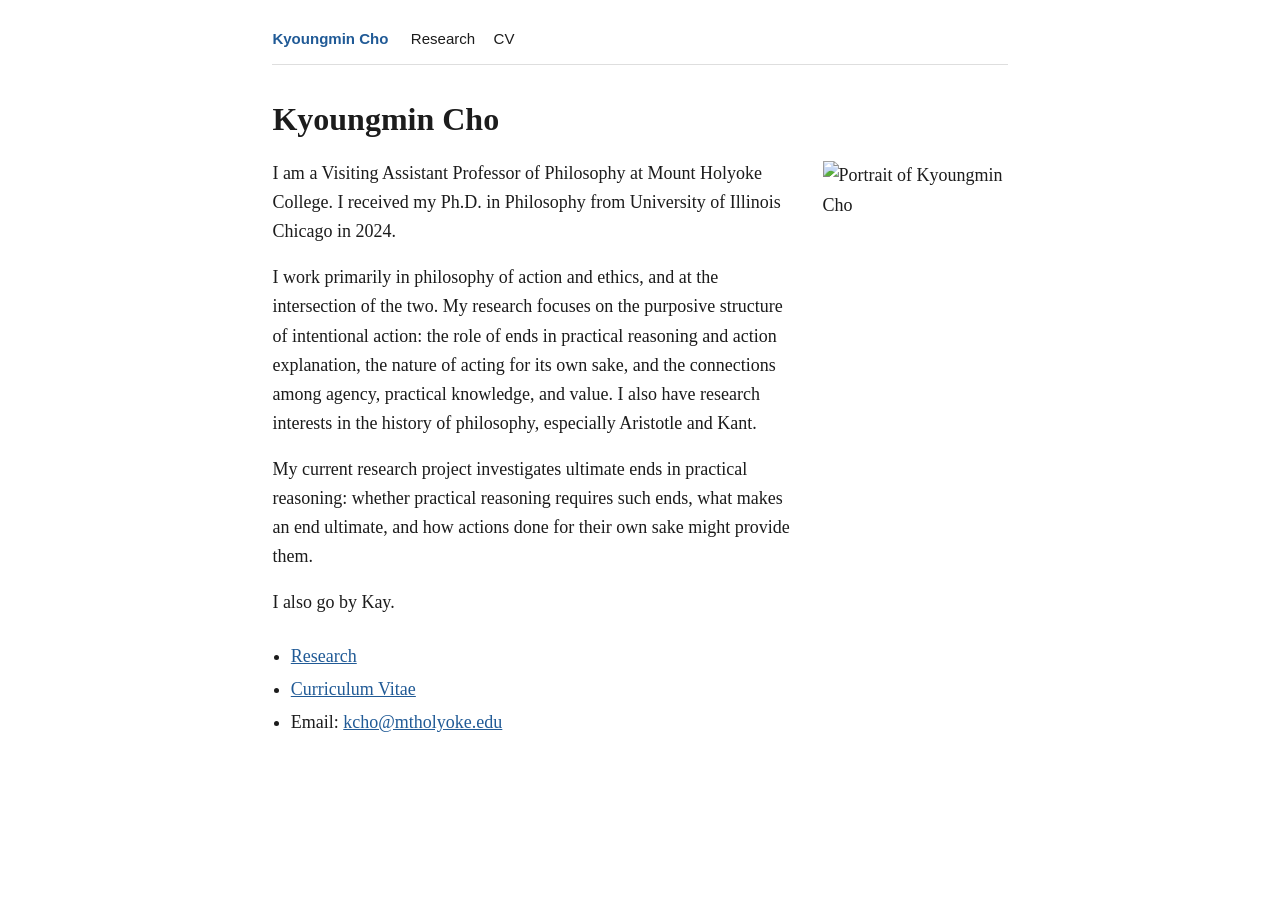
==== index.html @ feb00a9d "Add homepage" ====
<!doctype html>
<html lang="en">
<head>
  <meta charset="utf-8">
  <meta name="viewport" content="width=device-width, initial-scale=1">
  <meta name="description" content="Kyoungmin Cho — philosophy of action and ethics.">
  <title>Kyoungmin Cho</title>
  <link rel="stylesheet" href="style.css">
</head>
<body>
  <nav class="site" aria-label="Primary">
    <a class="home" href="index.html" aria-current="page">Kyoungmin Cho</a>
    <a href="research.html">Research</a>
    <a href="cv.html">CV</a>
  </nav>

  <main>
    <h1>Kyoungmin Cho</h1>

    <div class="home-layout">
      <div>
        <p>I am a Visiting Assistant Professor of Philosophy at Mount Holyoke College. I received my Ph.D. in Philosophy from University of Illinois Chicago in 2024.</p>

        <p>I work primarily in philosophy of action and ethics, and at the intersection of the two. My research focuses on the purposive structure of intentional action: the role of ends in practical reasoning and action explanation, the nature of acting for its own sake, and the connections among agency, practical knowledge, and value. I also have research interests in the history of philosophy, especially Aristotle and Kant.</p>

        <p>My current research project investigates ultimate ends in practical reasoning: whether practical reasoning requires such ends, what makes an end ultimate, and how actions done for their own sake might provide them.</p>

        <p>I also go by Kay.</p>

        <ul class="small-links">
          <li><a href="research.html">Research</a></li>
          <li><a href="cv.html">Curriculum Vitae</a></li>
          <li>Email: <a href="mailto:kcho@mtholyoke.edu">kcho@mtholyoke.edu</a></li>
        </ul>
      </div>

      <figure class="portrait">
        <img src="portrait.jpg" alt="Portrait of Kyoungmin Cho">
      </figure>
    </div>
  </main>
</body>
</html>
---- style.css ----
:root {
  --ink: #1c1c1c;
  --muted: #666;
  --link: #205a96;
  --rule: #dedede;
}

* { box-sizing: border-box; }

html { scroll-behavior: smooth; }

body {
  margin: 0 auto;
  max-width: 780px;
  padding: 1.7rem 1.4rem 4rem;
  color: var(--ink);
  background: #fff;
  font-family: Georgia, "Iowan Old Style", "Palatino Linotype", Palatino, serif;
  font-size: 18px;
  line-height: 1.62;
  -webkit-text-size-adjust: 100%;
}

nav.site {
  display: flex;
  flex-wrap: wrap;
  align-items: baseline;
  gap: 1.15rem;
  padding-bottom: .8rem;
  margin-bottom: 2.25rem;
  border-bottom: 1px solid var(--rule);
  font-family: -apple-system, BlinkMacSystemFont, "Segoe UI", Helvetica, Arial, sans-serif;
  font-size: .94rem;
}

nav.site a {
  color: var(--ink);
  text-decoration: none;
}

nav.site a:hover,
nav.site a[aria-current="page"] {
  color: var(--link);
}

nav.site .home {
  font-weight: 650;
  margin-right: .25rem;
}

h1 {
  margin: 0 0 1.3rem;
  font-size: 2rem;
  line-height: 1.15;
  font-weight: 600;
}

h2 {
  margin: 2.35rem 0 .8rem;
  padding-bottom: .25rem;
  border-bottom: 1px solid var(--rule);
  font-size: 1.3rem;
  line-height: 1.3;
}

h3 {
  margin: 1.6rem 0 .25rem;
  font-size: 1.06rem;
  line-height: 1.35;
}

p { margin: 0 0 1.05rem; }

a { color: var(--link); }

.home-layout {
  display: grid;
  grid-template-columns: minmax(0, 1fr) 185px;
  gap: 2rem;
  align-items: start;
}

.portrait {
  margin: .15rem 0 0;
}

.portrait img {
  display: block;
  width: 100%;
  height: auto;
}

.small-links {
  margin-top: 1.5rem;
  padding-left: 1.15rem;
}

.small-links li { margin: .25rem 0; }

.paper {
  margin: 0 0 1.55rem;
}

.paper-title {
  font-weight: 700;
}

.status {
  color: var(--muted);
  font-style: italic;
}

.note {
  color: var(--muted);
  font-size: .95rem;
}

footer {
  margin-top: 3rem;
  padding-top: 1rem;
  border-top: 1px solid var(--rule);
  color: var(--muted);
  font-size: .9rem;
}

@media (max-width: 640px) {
  body {
    padding: 1.25rem 1rem 3rem;
    font-size: 17px;
  }

  nav.site {
    gap: .85rem;
    margin-bottom: 1.7rem;
  }

  .home-layout {
    grid-template-columns: 1fr;
    gap: .8rem;
  }

  .portrait {
    width: min(210px, 58vw);
    margin: .2rem 0 1rem;
  }

  h1 { font-size: 1.75rem; }
}
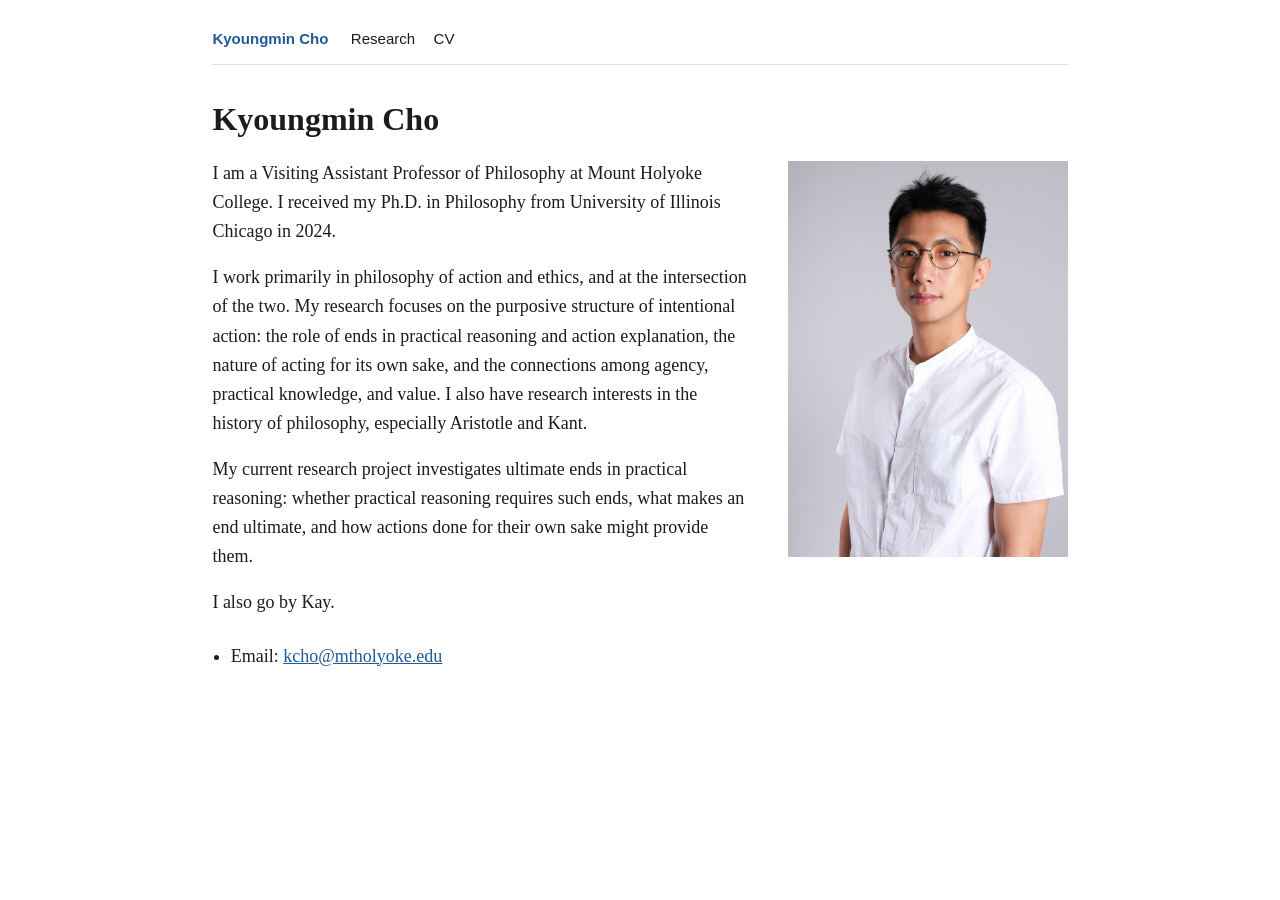
==== commit d0a2119f: "Remove unnecessary links from index.html Removed links to Research and Curriculum Vitae." ====
--- a/index.html
+++ b/index.html
@@ -28,8 +28,6 @@
         <p>I also go by Kay.</p>
 
         <ul class="small-links">
-          <li><a href="research.html">Research</a></li>
-          <li><a href="cv.html">Curriculum Vitae</a></li>
           <li>Email: <a href="mailto:kcho@mtholyoke.edu">kcho@mtholyoke.edu</a></li>
         </ul>
       </div>
--- a/style.css
+++ b/style.css
@@ -11,7 +11,7 @@
 
 body {
   margin: 0 auto;
-  max-width: 780px;
+  max-width: 900px;
   padding: 1.7rem 1.4rem 4rem;
   color: var(--ink);
   background: #fff;
@@ -75,8 +75,8 @@
 
 .home-layout {
   display: grid;
-  grid-template-columns: minmax(0, 1fr) 185px;
-  gap: 2rem;
+  grid-template-columns: minmax(0, 1fr) 280px;
+  gap: 2.35rem;
   align-items: start;
 }
 
@@ -146,3 +146,81 @@
 
   h1 { font-size: 1.75rem; }
 }
+
+
+.narrow-page {
+  max-width: 760px;
+}
+
+
+.cv-page .cv-download {
+  float: right;
+  margin: .15rem 0 1rem 1rem;
+  font-family: -apple-system, BlinkMacSystemFont, "Segoe UI", Helvetica, Arial, sans-serif;
+  font-size: .9rem;
+}
+
+.cv-page .cv-meta {
+  margin-bottom: 2rem;
+}
+
+.cv-entry {
+  display: grid;
+  grid-template-columns: minmax(0, 1fr) auto;
+  gap: 1.25rem;
+  align-items: baseline;
+  margin: .38rem 0;
+}
+
+.cv-date {
+  color: var(--muted);
+  white-space: nowrap;
+  text-align: right;
+}
+
+.cv-detail {
+  margin: .25rem 0 1rem;
+  padding-left: .9rem;
+  color: #333;
+}
+
+.cv-detail-inline {
+  color: var(--muted);
+  font-size: .95em;
+}
+
+.cv-dagger {
+  color: var(--muted);
+  font-size: .75em;
+  font-weight: 400;
+}
+
+.cv-coursework {
+  margin-top: .5rem;
+}
+
+.cv-reference {
+  margin: .5rem 0;
+}
+
+.cv-updated {
+  margin-top: 2.5rem;
+}
+
+@media (max-width: 600px) {
+  .cv-page .cv-download {
+    float: none;
+    margin: 0 0 1rem;
+  }
+
+  .cv-entry {
+    grid-template-columns: 1fr;
+    gap: 0;
+    margin: .65rem 0;
+  }
+
+  .cv-date {
+    text-align: left;
+    font-size: .92em;
+  }
+}
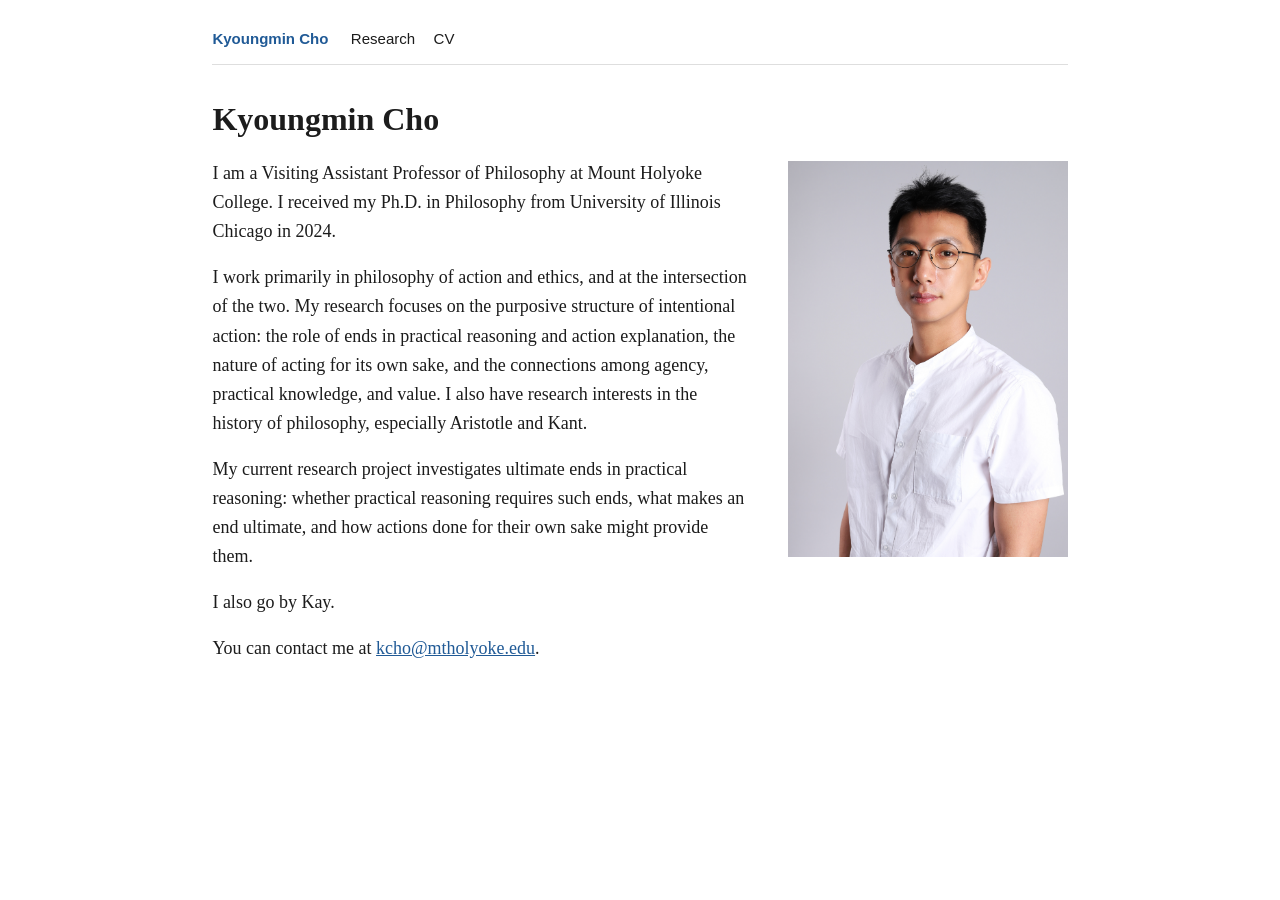
==== commit 4b827bfc: "Simplify homepage contact line" ====
--- a/index.html
+++ b/index.html
@@ -27,9 +27,7 @@
 
         <p>I also go by Kay.</p>
 
-        <ul class="small-links">
-          <li>Email: <a href="mailto:kcho@mtholyoke.edu">kcho@mtholyoke.edu</a></li>
-        </ul>
+        <p>You can contact me at <a href="mailto:kcho@mtholyoke.edu">kcho@mtholyoke.edu</a>.</p>
       </div>
 
       <figure class="portrait">
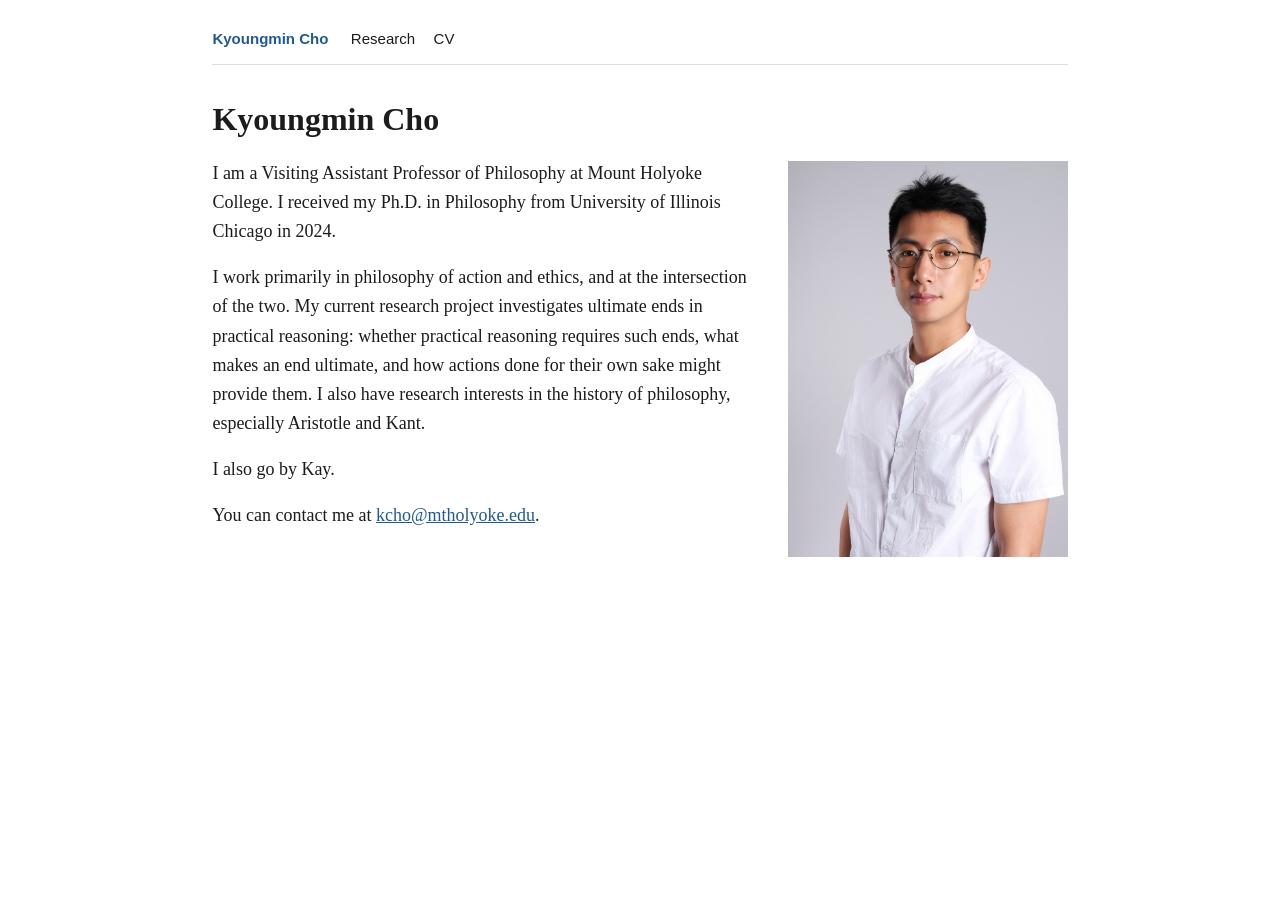
==== commit a6ee1565: "Update research description in index.html" ====
--- a/index.html
+++ b/index.html
@@ -3,8 +3,38 @@
 <head>
   <meta charset="utf-8">
   <meta name="viewport" content="width=device-width, initial-scale=1">
-  <meta name="description" content="Kyoungmin Cho — philosophy of action and ethics.">
-  <title>Kyoungmin Cho</title>
+  <meta name="description" content="Kyoungmin Cho is a philosopher working in philosophy of action, ethics, and moral psychology, and a Visiting Assistant Professor at Mount Holyoke College.">
+  <title>Kyoungmin Cho | Philosophy</title>
+  <link rel="canonical" href="https://kyoungmincho.github.io/">
+  <meta property="og:title" content="Kyoungmin Cho | Philosophy">
+  <meta property="og:description" content="Kyoungmin Cho is a philosopher working in philosophy of action, ethics, and moral psychology, and a Visiting Assistant Professor at Mount Holyoke College.">
+  <meta property="og:type" content="website">
+  <meta property="og:url" content="https://kyoungmincho.github.io/">
+  <script type="application/ld+json">
+{
+  "@context": "https://schema.org",
+  "@type": "Person",
+  "name": "Kyoungmin Cho",
+  "alternateName": "Kay Cho",
+  "url": "https://kyoungmincho.github.io/",
+  "jobTitle": "Visiting Assistant Professor of Philosophy",
+  "affiliation": {
+    "@type": "CollegeOrUniversity",
+    "name": "Mount Holyoke College"
+  },
+  "alumniOf": {
+    "@type": "CollegeOrUniversity",
+    "name": "University of Illinois Chicago"
+  },
+  "knowsAbout": [
+    "Philosophy of Action",
+    "Ethics",
+    "Moral Psychology",
+    "Aristotle",
+    "Kant"
+  ]
+}
+  </script>
   <link rel="stylesheet" href="style.css">
 </head>
 <body>
@@ -21,9 +51,7 @@
       <div>
         <p>I am a Visiting Assistant Professor of Philosophy at Mount Holyoke College. I received my Ph.D. in Philosophy from University of Illinois Chicago in 2024.</p>
 
-        <p>I work primarily in philosophy of action and ethics, and at the intersection of the two. My research focuses on the purposive structure of intentional action: the role of ends in practical reasoning and action explanation, the nature of acting for its own sake, and the connections among agency, practical knowledge, and value. I also have research interests in the history of philosophy, especially Aristotle and Kant.</p>
-
-        <p>My current research project investigates ultimate ends in practical reasoning: whether practical reasoning requires such ends, what makes an end ultimate, and how actions done for their own sake might provide them.</p>
+        <p>I work primarily in philosophy of action and ethics, and at the intersection of the two. My current research project investigates ultimate ends in practical reasoning: whether practical reasoning requires such ends, what makes an end ultimate, and how actions done for their own sake might provide them. I also have research interests in the history of philosophy, especially Aristotle and Kant.</p>
 
         <p>I also go by Kay.</p>
 
--- a/style.css
+++ b/style.css
@@ -149,7 +149,7 @@
 
 
 .narrow-page {
-  max-width: 760px;
+  max-width: 900px;
 }
 
 
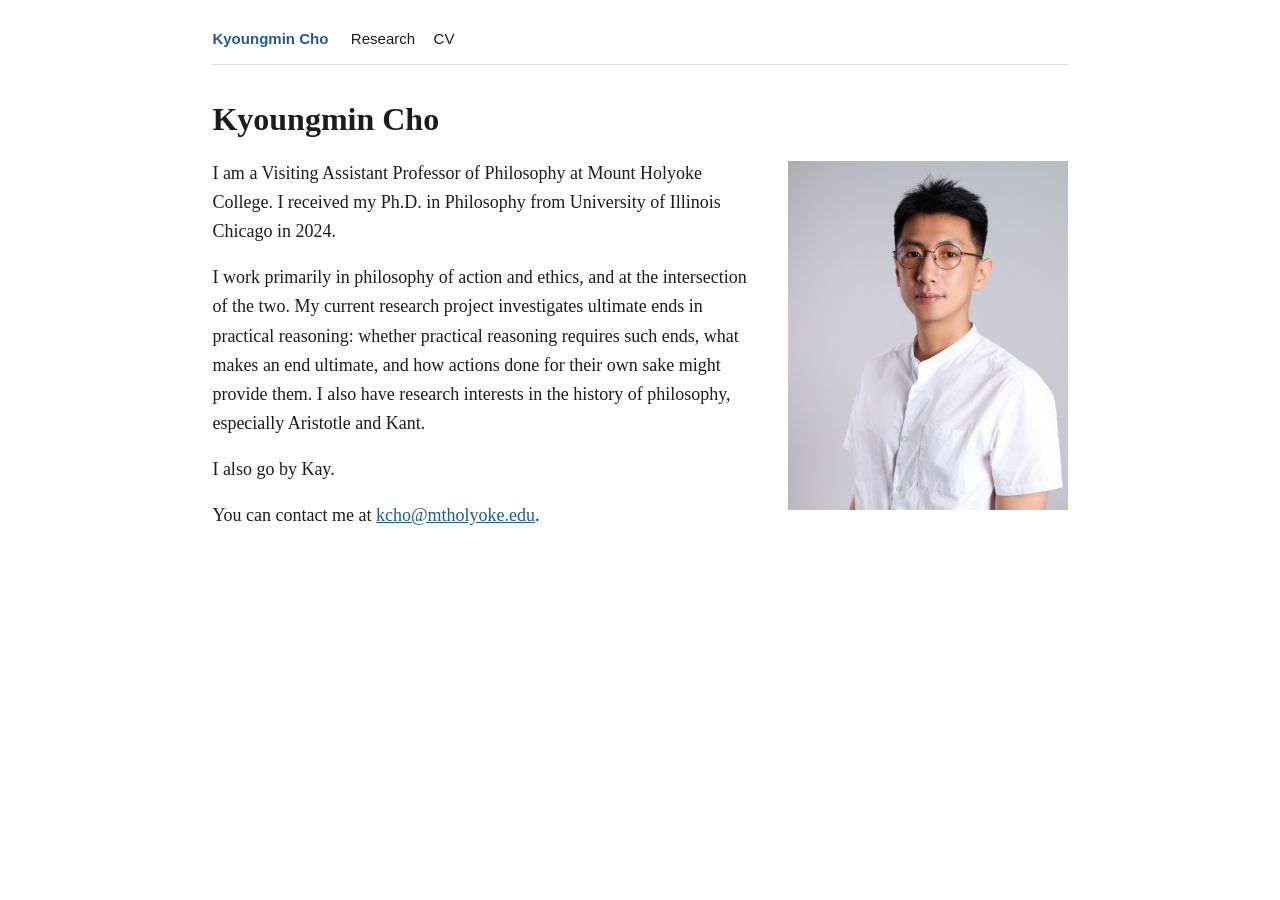
==== commit fbe755c2: "Force refresh of homepage portrait" ====
--- a/index.html
+++ b/index.html
@@ -59,7 +59,7 @@
       </div>
 
       <figure class="portrait">
-        <img src="portrait.jpg" alt="Portrait of Kyoungmin Cho">
+        <img src="portrait.jpg?v=20261005" alt="Portrait of Kyoungmin Cho">
       </figure>
     </div>
   </main>
